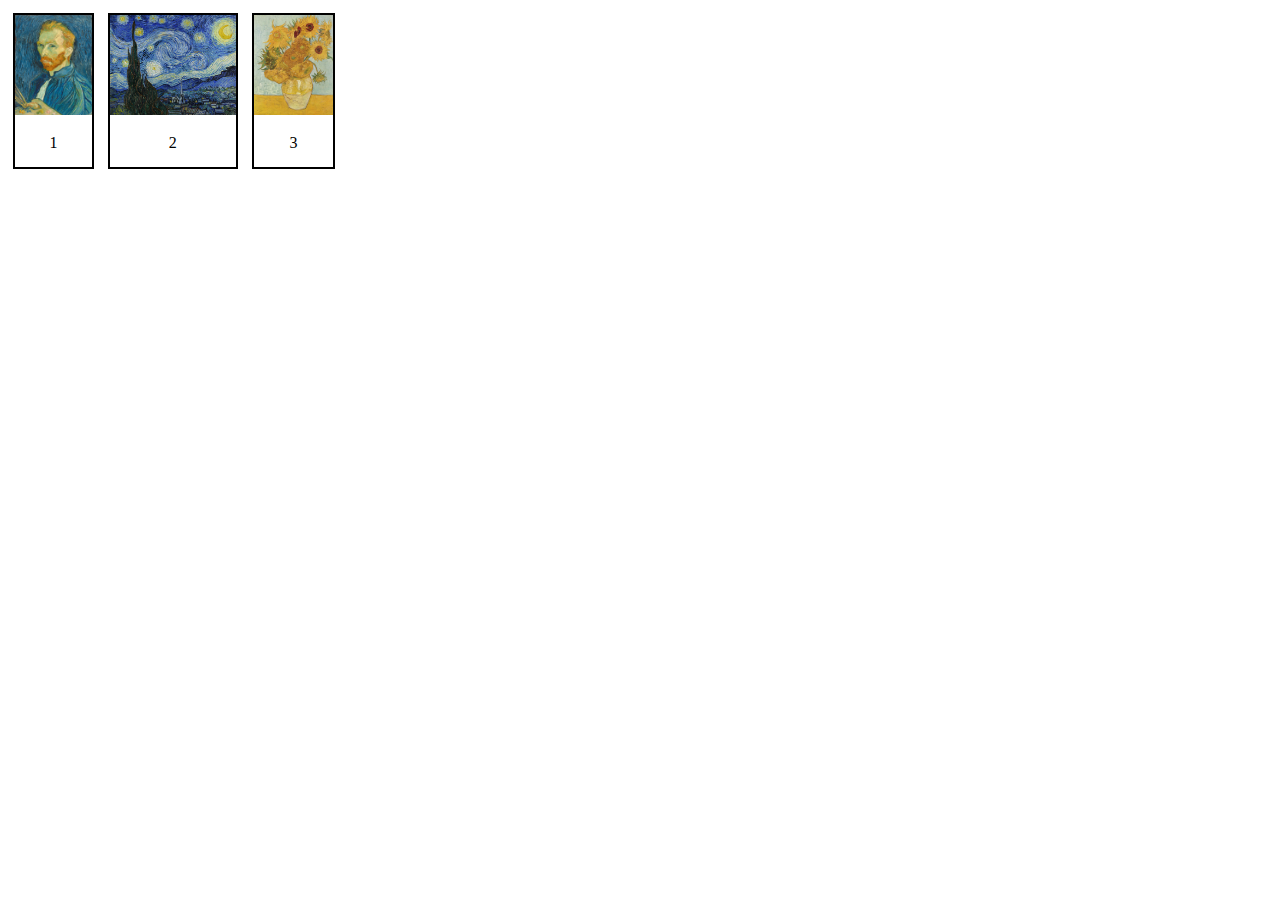
==== index copy.html @ 10a62925 "tried out doing a gallery" ====
<!DOCTYPE html>
<html lang="en">
<head>
    <meta charset="UTF-8">
    <meta name="viewport" content="width=device-width, initial-scale=1.0">
    <link rel="stylesheet" href="style copy.css">
    <title>Document</title>
</head>
<body>
    
</body>
</html>



<div class="gallery">
    <a target="_blank" href="images/img1.jpg">
<img src="images/img1.jpg" alt="Bild" height="100">
    </a>
    <div class="descriptions">1</div>
</div>

<div class="gallery">
    <a target="_blank" href="images/img2.jpg">
<img src="images/img2.jpg" alt="Bild" height="100">
    </a>
    <div class="descriptions">2</div>
</div>

<div class="gallery">
    <a target="_blank" href="images/img3.jpg">
<img src="images/img3.jpg" alt="Bild" height="100">
    </a>
    <div class="descriptions">3</div>
</div>
---- style copy.css ----
.gallery {
    display: inline-block;
    border: solid 2px;
    margin: 5px;
}

.gallery .descriptions {
    padding: 15px;
    text-align: center;
}
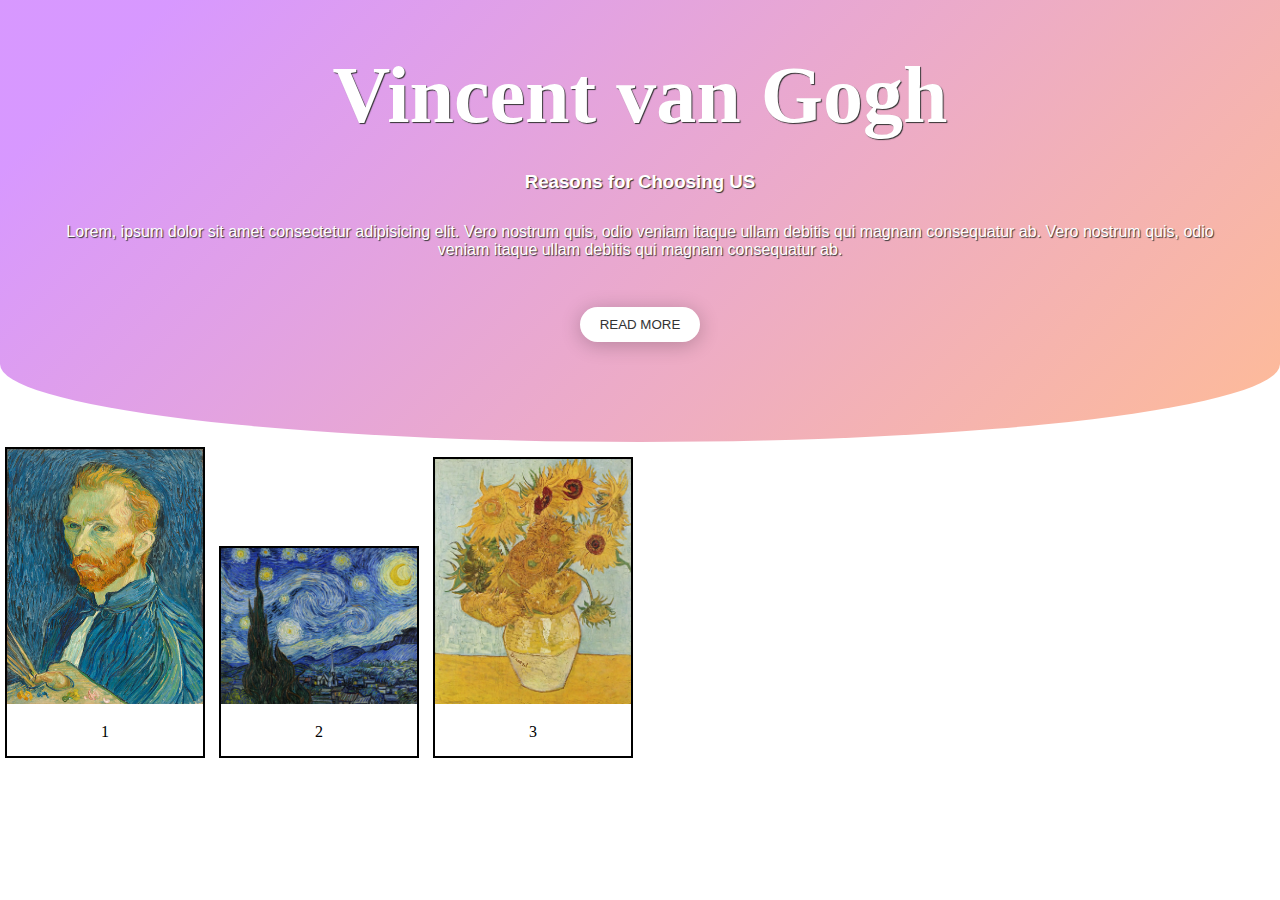
==== commit adedb700: "added header and footer" ====
--- a/index copy.html
+++ b/index copy.html
@@ -1,5 +1,8 @@
 <!DOCTYPE html>
 <html lang="en">
+
+
+  
 <head>
     <meta charset="UTF-8">
     <meta name="viewport" content="width=device-width, initial-scale=1.0">
@@ -7,7 +10,16 @@
     <title>Document</title>
 </head>
 <body>
-    
+  <header>
+    <div class="overlay">
+  <h1>Vincent van Gogh</h1>
+  <h3>Reasons for Choosing US</h3>
+  <p>Lorem, ipsum dolor sit amet consectetur adipisicing elit. Vero nostrum quis, odio veniam itaque ullam debitis qui magnam consequatur ab. Vero nostrum quis, odio veniam itaque ullam debitis qui magnam consequatur ab.</p>
+    <br>
+    <button>READ MORE</button>
+      </div>
+  </header>
+  
 </body>
 </html>
 
@@ -15,21 +27,21 @@
 
 <div class="gallery">
     <a target="_blank" href="images/img1.jpg">
-<img src="images/img1.jpg" alt="Bild" height="100">
+<img src="images/img1.jpg" alt="Bild">
     </a>
     <div class="descriptions">1</div>
 </div>
 
 <div class="gallery">
     <a target="_blank" href="images/img2.jpg">
-<img src="images/img2.jpg" alt="Bild" height="100">
+<img src="images/img2.jpg" alt="Bild">
     </a>
     <div class="descriptions">2</div>
 </div>
 
 <div class="gallery">
     <a target="_blank" href="images/img3.jpg">
-<img src="images/img3.jpg" alt="Bild" height="100">
+<img src="images/img3.jpg" alt="Bild">
     </a>
     <div class="descriptions">3</div>
 </div>
--- a/style copy.css
+++ b/style copy.css
@@ -3,9 +3,68 @@
     display: inline-block;
     border: solid 2px;
     margin: 5px;
+    height: auto;
+    width: 200px;
 }
 
 .gallery .descriptions {
     padding: 15px;
     text-align: center;
+}
+
+.gallery:hover {
+    border-color: grey;
+}
+
+.gallery img{
+    width: 100%;
+    height: auto;
+}
+
+*{padding: 0; margin: 0; box-sizing: border-box;}
+body{height: 900px;}
+header {
+	background: url('http://www.autodatz.com/wp-content/uploads/2017/05/Old-Car-Wallpapers-Hd-36-with-Old-Car-Wallpapers-Hd.jpg');
+	text-align: center;
+	width: 100%;
+	height: auto;
+	background-size: cover;
+	background-attachment: fixed;
+	position: relative;
+	overflow: hidden;
+	border-radius: 0 0 85% 85% / 30%;
+}
+header .overlay{
+	width: 100%;
+	height: 100%;
+	padding: 50px;
+	color: #FFF;
+	text-shadow: 1px 1px 1px #333;
+  background-image: linear-gradient( 135deg, #9f05ff69 10%, #fd5e086b 100%);
+	
+}
+
+h1 {
+	font-family: 'Dancing Script', cursive;
+	font-size: 80px;
+	margin-bottom: 30px;
+}
+
+h3, p {
+	font-family: 'Open Sans', sans-serif;
+	margin-bottom: 30px;
+}
+
+button {
+	border: none;
+	outline: none;
+	padding: 10px 20px;
+	border-radius: 50px;
+	color: #333;
+	background: #fff;
+	margin-bottom: 50px;
+	box-shadow: 0 3px 20px 0 #0000003b;
+}
+button:hover{
+	cursor: pointer;
 }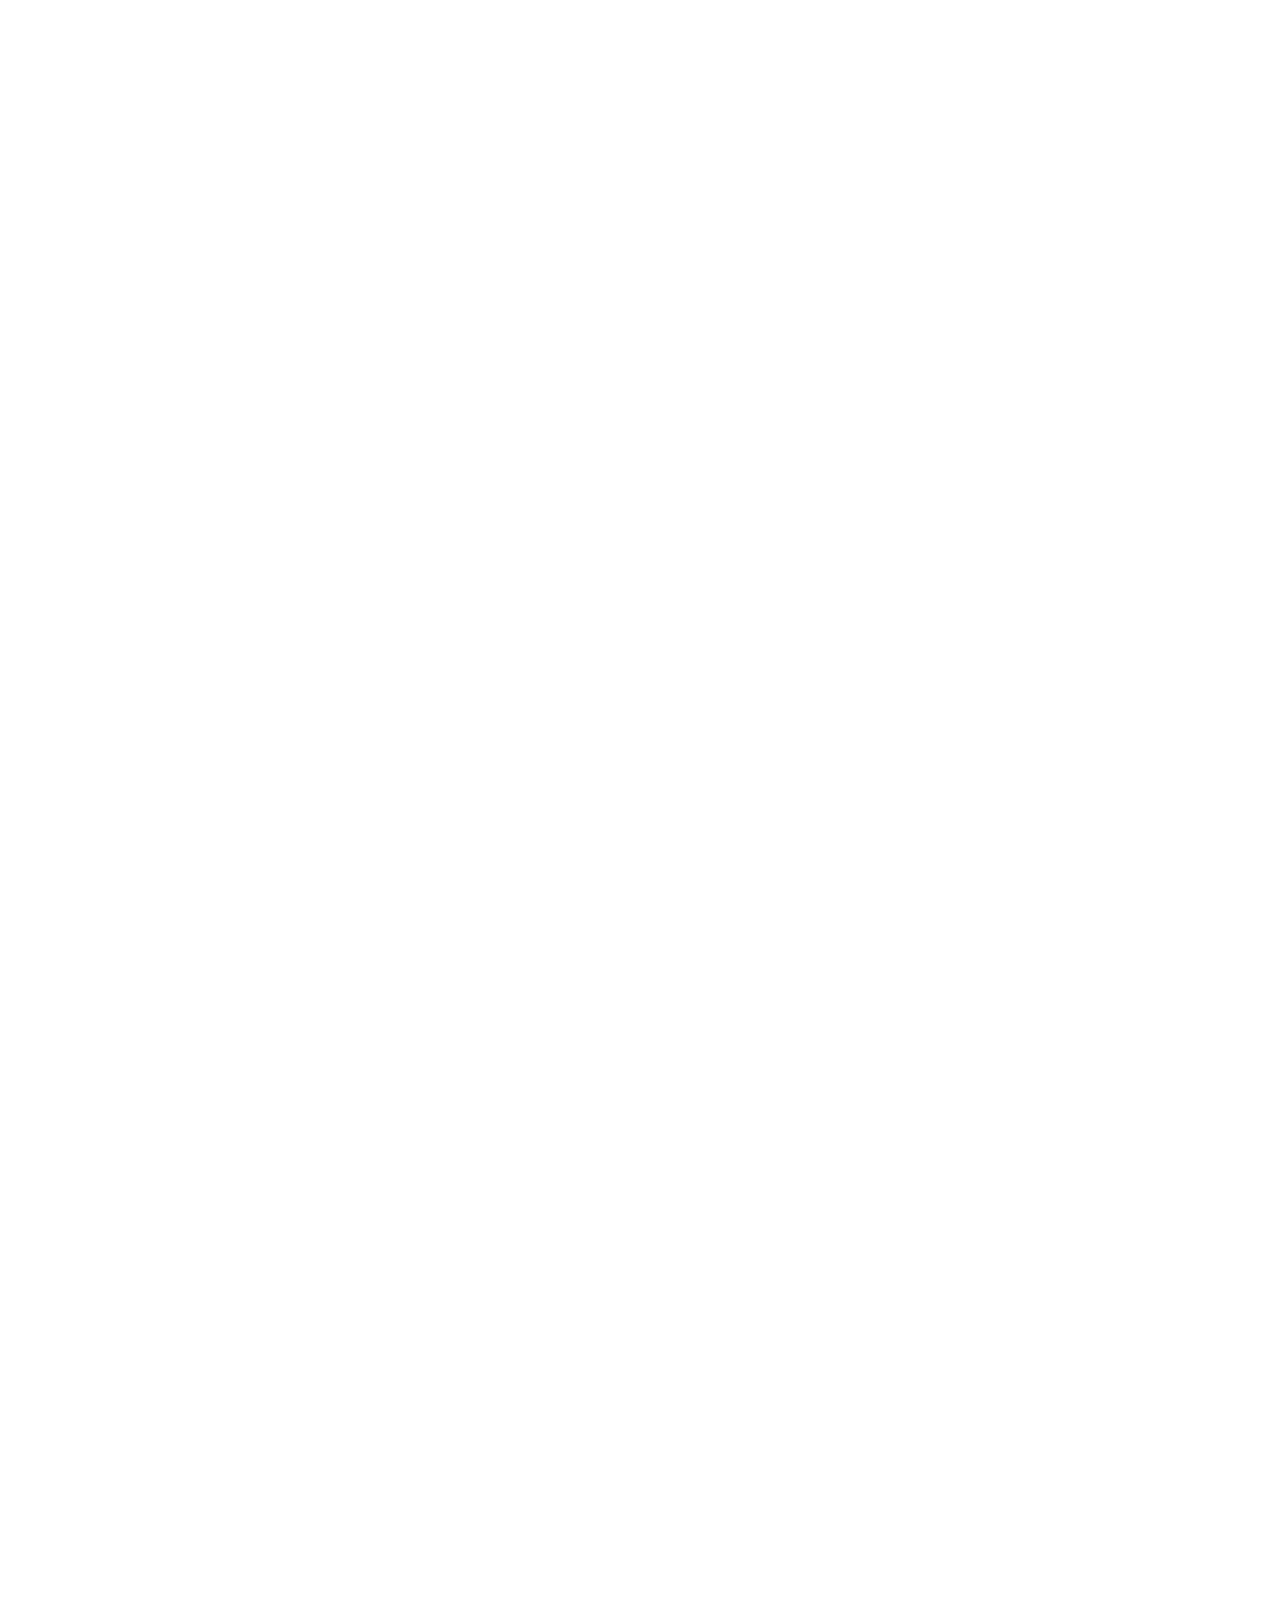
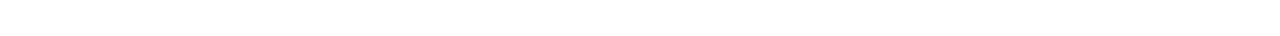
==== commit fc46b6e5: "Added a little gallery at the bottom You can click the images to view them in full size in a seperat" ====
--- a/index copy.html
+++ b/index copy.html
@@ -1,48 +1,24 @@
+
 <!DOCTYPE html>
 <html lang="en">
-
-
-  
 <head>
     <meta charset="UTF-8">
     <meta name="viewport" content="width=device-width, initial-scale=1.0">
+    <title>Document</title>
     <link rel="stylesheet" href="style copy.css">
-    <title>Document</title>
+    <script src="script.js" defer></script>
 </head>
 <body>
-  <header>
-    <div class="overlay">
-  <h1>Vincent van Gogh</h1>
-  <h3>Reasons for Choosing US</h3>
-  <p>Lorem, ipsum dolor sit amet consectetur adipisicing elit. Vero nostrum quis, odio veniam itaque ullam debitis qui magnam consequatur ab. Vero nostrum quis, odio veniam itaque ullam debitis qui magnam consequatur ab.</p>
-    <br>
-    <button>READ MORE</button>
-      </div>
-  </header>
-  
+    
 </body>
 </html>
 
 
-
-<div class="gallery">
-    <a target="_blank" href="images/img1.jpg">
-<img src="images/img1.jpg" alt="Bild">
-    </a>
-    <div class="descriptions">1</div>
-</div>
-
-<div class="gallery">
-    <a target="_blank" href="images/img2.jpg">
-<img src="images/img2.jpg" alt="Bild">
-    </a>
-    <div class="descriptions">2</div>
-</div>
-
-<div class="gallery">
-    <a target="_blank" href="images/img3.jpg">
-<img src="images/img3.jpg" alt="Bild">
-    </a>
-    <div class="descriptions">3</div>
-</div>
- +<body id="body">
+    <main>
+      <div id="main1">
+      </div>
+      <div id="placeholdersoyoucanscroll">
+      </div>
+  </main>
+</body>
--- a/style copy.css
+++ b/style copy.css
@@ -1,70 +1,12 @@
-
-.gallery {
-    display: inline-block;
-    border: solid 2px;
-    margin: 5px;
-    height: auto;
-    width: 200px;
+#main1 {
+    background-image: url(https://images.unsplash.com/photo-1506104489822-562ca25152fe?ixlib=rb-1.2.1&ixid=eyJhcHBfaWQiOjEyMDd9);
+    background-position: top center;
+    background-attachment:scroll;
+    background-size: cover;
+    height: 80vh;
+    width: 100%;
+}
+#placeholdersoyoucanscroll{
+    height:100vh
 }
 
-.gallery .descriptions {
-    padding: 15px;
-    text-align: center;
-}
-
-.gallery:hover {
-    border-color: grey;
-}
-
-.gallery img{
-    width: 100%;
-    height: auto;
-}
-
-*{padding: 0; margin: 0; box-sizing: border-box;}
-body{height: 900px;}
-header {
-	background: url('http://www.autodatz.com/wp-content/uploads/2017/05/Old-Car-Wallpapers-Hd-36-with-Old-Car-Wallpapers-Hd.jpg');
-	text-align: center;
-	width: 100%;
-	height: auto;
-	background-size: cover;
-	background-attachment: fixed;
-	position: relative;
-	overflow: hidden;
-	border-radius: 0 0 85% 85% / 30%;
-}
-header .overlay{
-	width: 100%;
-	height: 100%;
-	padding: 50px;
-	color: #FFF;
-	text-shadow: 1px 1px 1px #333;
-  background-image: linear-gradient( 135deg, #9f05ff69 10%, #fd5e086b 100%);
-	
-}
-
-h1 {
-	font-family: 'Dancing Script', cursive;
-	font-size: 80px;
-	margin-bottom: 30px;
-}
-
-h3, p {
-	font-family: 'Open Sans', sans-serif;
-	margin-bottom: 30px;
-}
-
-button {
-	border: none;
-	outline: none;
-	padding: 10px 20px;
-	border-radius: 50px;
-	color: #333;
-	background: #fff;
-	margin-bottom: 50px;
-	box-shadow: 0 3px 20px 0 #0000003b;
-}
-button:hover{
-	cursor: pointer;
-}